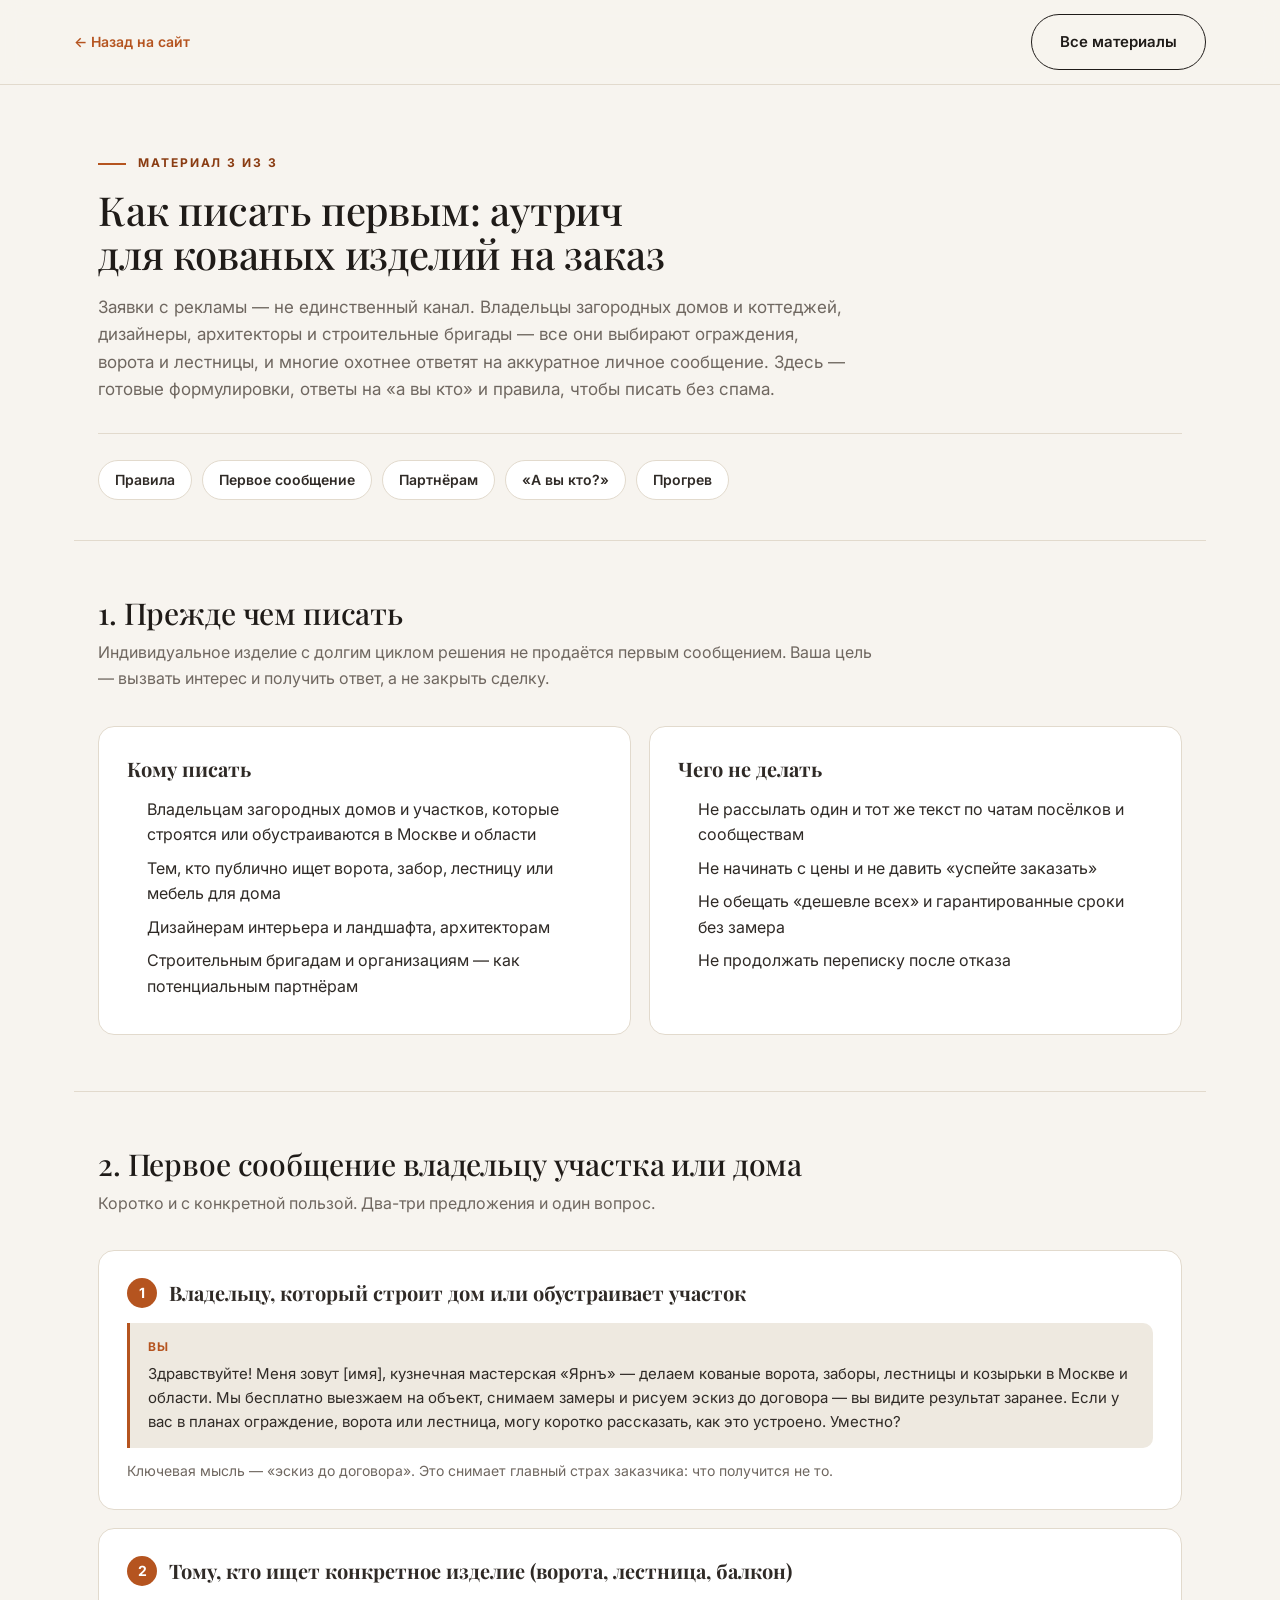
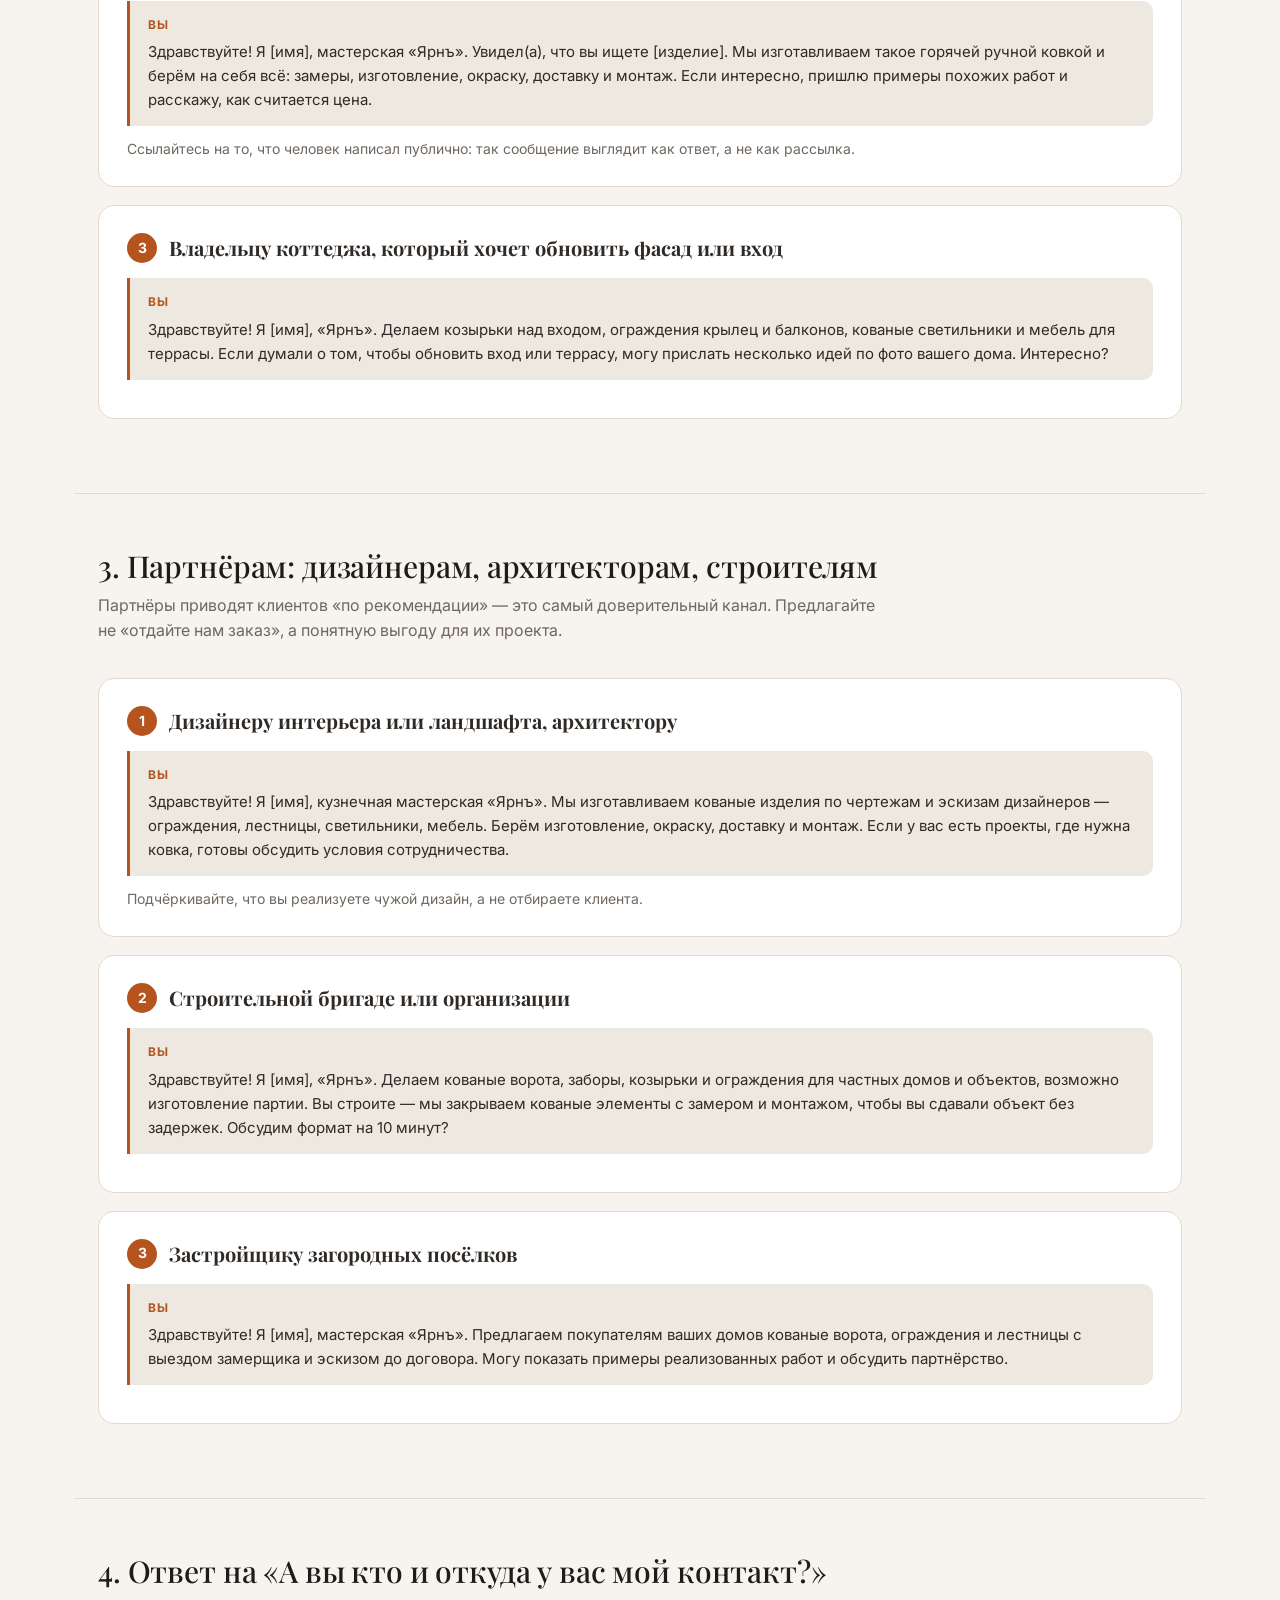
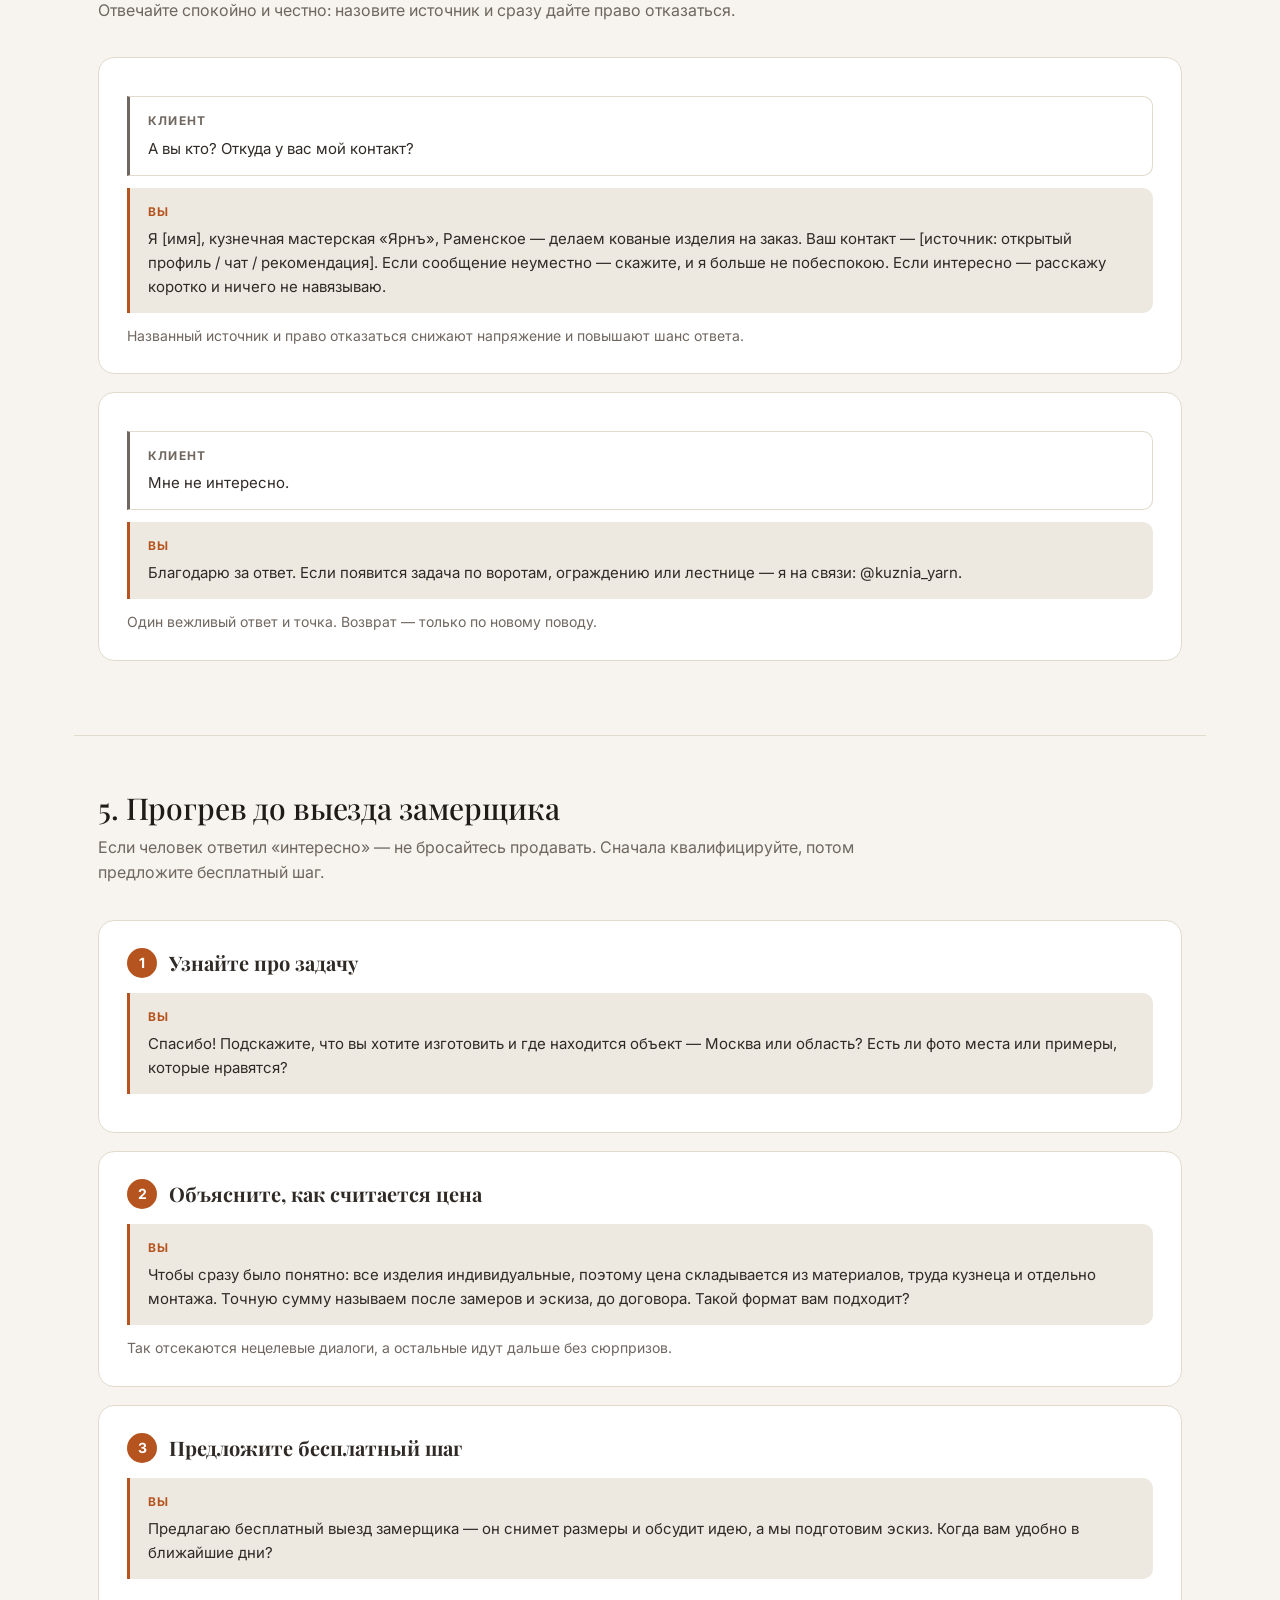
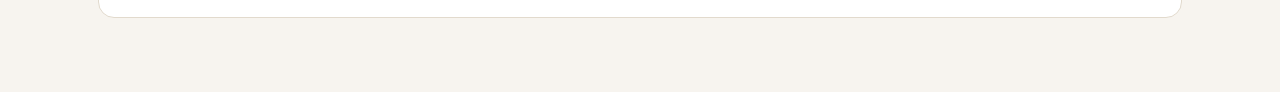
==== outreach.html @ 2e98b280 "init: landing for Yarn forge workshop" ====
<!DOCTYPE html>
<html lang="ru">
<head>
<meta charset="UTF-8">
<meta name="viewport" content="width=device-width, initial-scale=1.0">
<title>Скрипт холодных сообщений — Ярнъ</title>
<meta name="robots" content="noindex">
<link rel="icon" href="img/favicon.png" type="image/png">
<link rel="preconnect" href="https://fonts.googleapis.com">
<link rel="preconnect" href="https://fonts.gstatic.com" crossorigin>
<link href="https://fonts.googleapis.com/css2?family=Playfair+Display:wght@500;600;700&family=Inter:wght@400;500;600;700&display=swap" rel="stylesheet">
<link rel="stylesheet" href="styles.css">
<link rel="stylesheet" href="materials.css">
</head>
<body>

<div class="doc-bar">
  <div class="doc-bar__inner">
    <a href="index.html" class="doc-bar__back">← <span>Назад на сайт</span></a>
    <div class="doc-actions-wrap doc-bar__actions">
      <a href="materials.html" class="btn btn--outline">Все материалы</a>
    </div>
  </div>
</div>

<div class="container">

  <section class="doc-hero">
    <p class="section-tag">Материал 3 из 3</p>
    <h1>Как писать первым: аутрич для кованых изделий на заказ</h1>
    <p class="doc-hero__lead">Заявки с рекламы — не единственный канал. Владельцы загородных домов и коттеджей, дизайнеры, архитекторы и строительные бригады — все они выбирают ограждения, ворота и лестницы, и многие охотнее ответят на аккуратное личное сообщение. Здесь — готовые формулировки, ответы на «а вы кто» и правила, чтобы писать без спама.</p>
    <nav class="toc">
      <a href="#rules">Правила</a>
      <a href="#first">Первое сообщение</a>
      <a href="#partners">Партнёрам</a>
      <a href="#reply">«А вы кто?»</a>
      <a href="#follow">Прогрев</a>
    </nav>
  </section>

  <section class="doc-section" id="rules">
    <h2>1. Прежде чем писать</h2>
    <p class="doc-section__lead">Индивидуальное изделие с долгим циклом решения не продаётся первым сообщением. Ваша цель — вызвать интерес и получить ответ, а не закрыть сделку.</p>
    <div class="grid-2">
      <div class="card">
        <p class="card__title">Кому писать</p>
        <ul class="ul">
          <li>Владельцам загородных домов и участков, которые строятся или обустраиваются в Москве и области</li>
          <li>Тем, кто публично ищет ворота, забор, лестницу или мебель для дома</li>
          <li>Дизайнерам интерьера и ландшафта, архитекторам</li>
          <li>Строительным бригадам и организациям — как потенциальным партнёрам</li>
        </ul>
      </div>
      <div class="card">
        <p class="card__title">Чего не делать</p>
        <ul class="ul">
          <li>Не рассылать один и тот же текст по чатам посёлков и сообществам</li>
          <li>Не начинать с цены и не давить «успейте заказать»</li>
          <li>Не обещать «дешевле всех» и гарантированные сроки без замера</li>
          <li>Не продолжать переписку после отказа</li>
        </ul>
      </div>
    </div>
  </section>

  <section class="doc-section" id="first">
    <h2>2. Первое сообщение владельцу участка или дома</h2>
    <p class="doc-section__lead">Коротко и с конкретной пользой. Два-три предложения и один вопрос.</p>
    <div class="card">
      <div class="card__head"><span class="card__step">1</span><p class="card__title">Владельцу, который строит дом или обустраивает участок</p></div>
      <div class="say"><span class="say__who">Вы</span>Здравствуйте! Меня зовут [имя], кузнечная мастерская «Ярнъ» — делаем кованые ворота, заборы, лестницы и козырьки в Москве и области. Мы бесплатно выезжаем на объект, снимаем замеры и рисуем эскиз до договора — вы видите результат заранее. Если у вас в планах ограждение, ворота или лестница, могу коротко рассказать, как это устроено. Уместно?</div>
      <p class="card__note">Ключевая мысль — «эскиз до договора». Это снимает главный страх заказчика: что получится не то.</p>
    </div>
    <div class="card">
      <div class="card__head"><span class="card__step">2</span><p class="card__title">Тому, кто ищет конкретное изделие (ворота, лестница, балкон)</p></div>
      <div class="say"><span class="say__who">Вы</span>Здравствуйте! Я [имя], мастерская «Ярнъ». Увидел(а), что вы ищете [изделие]. Мы изготавливаем такое горячей ручной ковкой и берём на себя всё: замеры, изготовление, окраску, доставку и монтаж. Если интересно, пришлю примеры похожих работ и расскажу, как считается цена.</div>
      <p class="card__note">Ссылайтесь на то, что человек написал публично: так сообщение выглядит как ответ, а не как рассылка.</p>
    </div>
    <div class="card">
      <div class="card__head"><span class="card__step">3</span><p class="card__title">Владельцу коттеджа, который хочет обновить фасад или вход</p></div>
      <div class="say"><span class="say__who">Вы</span>Здравствуйте! Я [имя], «Ярнъ». Делаем козырьки над входом, ограждения крылец и балконов, кованые светильники и мебель для террасы. Если думали о том, чтобы обновить вход или террасу, могу прислать несколько идей по фото вашего дома. Интересно?</div>
    </div>
  </section>

  <section class="doc-section" id="partners">
    <h2>3. Партнёрам: дизайнерам, архитекторам, строителям</h2>
    <p class="doc-section__lead">Партнёры приводят клиентов «по рекомендации» — это самый доверительный канал. Предлагайте не «отдайте нам заказ», а понятную выгоду для их проекта.</p>
    <div class="card">
      <div class="card__head"><span class="card__step">1</span><p class="card__title">Дизайнеру интерьера или ландшафта, архитектору</p></div>
      <div class="say"><span class="say__who">Вы</span>Здравствуйте! Я [имя], кузнечная мастерская «Ярнъ». Мы изготавливаем кованые изделия по чертежам и эскизам дизайнеров — ограждения, лестницы, светильники, мебель. Берём изготовление, окраску, доставку и монтаж. Если у вас есть проекты, где нужна ковка, готовы обсудить условия сотрудничества.</div>
      <p class="card__note">Подчёркивайте, что вы реализуете чужой дизайн, а не отбираете клиента.</p>
    </div>
    <div class="card">
      <div class="card__head"><span class="card__step">2</span><p class="card__title">Строительной бригаде или организации</p></div>
      <div class="say"><span class="say__who">Вы</span>Здравствуйте! Я [имя], «Ярнъ». Делаем кованые ворота, заборы, козырьки и ограждения для частных домов и объектов, возможно изготовление партии. Вы строите — мы закрываем кованые элементы с замером и монтажом, чтобы вы сдавали объект без задержек. Обсудим формат на 10 минут?</div>
    </div>
    <div class="card">
      <div class="card__head"><span class="card__step">3</span><p class="card__title">Застройщику загородных посёлков</p></div>
      <div class="say"><span class="say__who">Вы</span>Здравствуйте! Я [имя], мастерская «Ярнъ». Предлагаем покупателям ваших домов кованые ворота, ограждения и лестницы с выездом замерщика и эскизом до договора. Могу показать примеры реализованных работ и обсудить партнёрство.</div>
    </div>
  </section>

  <section class="doc-section" id="reply">
    <h2>4. Ответ на «А вы кто и откуда у вас мой контакт?»</h2>
    <p class="doc-section__lead">Отвечайте спокойно и честно: назовите источник и сразу дайте право отказаться.</p>
    <div class="card">
      <div class="say say--client"><span class="say__who">Клиент</span>А вы кто? Откуда у вас мой контакт?</div>
      <div class="say"><span class="say__who">Вы</span>Я [имя], кузнечная мастерская «Ярнъ», Раменское — делаем кованые изделия на заказ. Ваш контакт — [источник: открытый профиль / чат / рекомендация]. Если сообщение неуместно — скажите, и я больше не побеспокою. Если интересно — расскажу коротко и ничего не навязываю.</div>
      <p class="card__note">Названный источник и право отказаться снижают напряжение и повышают шанс ответа.</p>
    </div>
    <div class="card">
      <div class="say say--client"><span class="say__who">Клиент</span>Мне не интересно.</div>
      <div class="say"><span class="say__who">Вы</span>Благодарю за ответ. Если появится задача по воротам, ограждению или лестнице — я на связи: @kuznia_yarn.</div>
      <p class="card__note">Один вежливый ответ и точка. Возврат — только по новому поводу.</p>
    </div>
  </section>

  <section class="doc-section" id="follow">
    <h2>5. Прогрев до выезда замерщика</h2>
    <p class="doc-section__lead">Если человек ответил «интересно» — не бросайтесь продавать. Сначала квалифицируйте, потом предложите бесплатный шаг.</p>
    <div class="card">
      <div class="card__head"><span class="card__step">1</span><p class="card__title">Узнайте про задачу</p></div>
      <div class="say"><span class="say__who">Вы</span>Спасибо! Подскажите, что вы хотите изготовить и где находится объект — Москва или область? Есть ли фото места или примеры, которые нравятся?</div>
    </div>
    <div class="card">
      <div class="card__head"><span class="card__step">2</span><p class="card__title">Объясните, как считается цена</p></div>
      <div class="say"><span class="say__who">Вы</span>Чтобы сразу было понятно: все изделия индивидуальные, поэтому цена складывается из материалов, труда кузнеца и отдельно монтажа. Точную сумму называем после замеров и эскиза, до договора. Такой формат вам подходит?</div>
      <p class="card__note">Так отсекаются нецелевые диалоги, а остальные идут дальше без сюрпризов.</p>
    </div>
    <div class="card">
      <div class="card__head"><span class="card__step">3</span><p class="card__title">Предложите бесплатный шаг</p></div>
      <div class="say"><span class="say__who">Вы</span>Предлагаю бесплатный выезд замерщика — он снимет размеры и обсудит идею, а мы подготовим эскиз. Когда вам удобно в ближайшие дни?</div>
    </div>
  </section>

</div>

<script src="script.js"></script>
</body>
</html>
---- styles.css ----
:root {
  --clr-bg: #f7f4ef;
  --clr-bg-alt: #eee9e0;
  --clr-surface: #ffffff;
  --clr-ink: #1f1b18;
  --clr-text: #2f2a26;
  --clr-text-soft: #6f6760;
  --clr-line: #e2dacd;
  --clr-accent: #b5541f;
  --clr-accent-dark: #8a3c12;
  --clr-accent-soft: #f7e9dd;
  --radius: 16px;
  --shadow: 0 18px 44px rgba(40, 30, 20, 0.09);
  --ff-head: 'Playfair Display', Georgia, serif;
  --ff-body: 'Inter', sans-serif;
}

* { box-sizing: border-box; margin: 0; padding: 0; }
html { scroll-behavior: smooth; }
body {
  font-family: var(--ff-body);
  background: var(--clr-bg);
  color: var(--clr-text);
  line-height: 1.6;
  -webkit-font-smoothing: antialiased;
}
img { max-width: 100%; display: block; }
a { color: inherit; text-decoration: none; }
ul { list-style: none; }
h1, h2, h3, h4 { font-family: var(--ff-head); font-weight: 500; color: var(--clr-ink); line-height: 1.1; letter-spacing: -0.005em; }
.container { max-width: 1180px; margin: 0 auto; padding: 0 24px; }
section { padding: 92px 0; }
.section-tag {
  display: inline-block;
  font-size: 12px;
  font-weight: 700;
  letter-spacing: 0.16em;
  text-transform: uppercase;
  color: var(--clr-accent-dark);
  margin-bottom: 16px;
}
.section-tag::before { content: ''; display: inline-block; width: 28px; height: 2px; background: var(--clr-accent); vertical-align: middle; margin-right: 12px; }
.section-title { font-size: 40px; max-width: 800px; margin-bottom: 16px; }
.section-lead { font-size: 17px; color: var(--clr-text-soft); max-width: 720px; margin-bottom: 48px; }

/* Buttons */
.btn {
  display: inline-flex;
  align-items: center;
  justify-content: center;
  gap: 8px;
  font-family: var(--ff-body);
  font-weight: 600;
  font-size: 15px;
  padding: 15px 28px;
  border-radius: 999px;
  border: 1px solid transparent;
  cursor: pointer;
  transition: all 0.2s ease;
  white-space: nowrap;
}
.btn--primary { background: var(--clr-accent); color: #fff; }
.btn--primary:hover { background: var(--clr-accent-dark); }
.btn--dark { background: var(--clr-ink); color: #fff; }
.btn--dark:hover { background: var(--clr-accent-dark); }
.btn--outline { background: transparent; border-color: var(--clr-ink); color: var(--clr-ink); }
.btn--outline:hover { background: var(--clr-ink); color: #fff; }
.btn--block { width: 100%; }

/* Header */
.header {
  position: sticky;
  top: 0;
  z-index: 100;
  background: rgba(247, 244, 239, 0.92);
  backdrop-filter: blur(12px);
  border-bottom: 1px solid transparent;
  transition: border-color 0.2s ease, box-shadow 0.2s ease;
}
.header.scrolled { border-bottom-color: var(--clr-line); box-shadow: 0 6px 24px rgba(40, 30, 20, 0.05); }
.header__inner { display: flex; align-items: center; justify-content: space-between; gap: 24px; min-width: 0; padding: 12px 24px; max-width: 1180px; margin: 0 auto; }
.logo { display: flex; align-items: center; flex-shrink: 0; }
.logo img { height: 63px; width: auto; }
.nav { display: flex; align-items: center; gap: 28px; }
.nav a { white-space: nowrap; font-size: 14px; font-weight: 500; color: var(--clr-text); transition: color 0.2s ease; }
.nav a:hover { color: var(--clr-accent); }
.header__right { display: flex; align-items: center; gap: 18px; flex-shrink: 0; }
.header__phone { font-weight: 600; font-size: 15px; white-space: nowrap; }
.burger { display: none; width: 42px; height: 42px; border: 1px solid var(--clr-line); background: var(--clr-surface); border-radius: 12px; cursor: pointer; position: relative; flex: none; }
.burger span, .burger::before, .burger::after { content: ''; position: absolute; left: 11px; right: 11px; height: 2px; background: var(--clr-ink); border-radius: 2px; transition: all 0.2s ease; }
.burger::before { top: 14px; }
.burger span { top: 20px; }
.burger::after { top: 26px; }
.burger.is-open::before { top: 20px; transform: rotate(45deg); }
.burger.is-open span { opacity: 0; }
.burger.is-open::after { top: 20px; transform: rotate(-45deg); }

/* Hero */
.hero { padding: 56px 0 80px; position: relative; overflow: hidden; }
.hero__grid { display: grid; grid-template-columns: 1.05fr 0.95fr; gap: 56px; align-items: center; position: relative; }
.hero h1 { font-size: 54px; margin-bottom: 24px; font-weight: 500; }
.hero h1 em { font-style: normal; color: var(--clr-accent); }
.hero__lead { font-size: 18px; color: var(--clr-text-soft); max-width: 560px; margin-bottom: 34px; }
.hero__cta { display: flex; flex-wrap: wrap; gap: 14px; margin-bottom: 36px; }
.hero__chips { display: flex; flex-wrap: wrap; gap: 10px; }
.chip { font-size: 13px; font-weight: 600; padding: 8px 16px; border-radius: 999px; border: 1px solid var(--clr-line); background: var(--clr-surface); color: var(--clr-text); }
.hero__visual { position: relative; }
.hero__photo { border-radius: 24px; overflow: hidden; box-shadow: var(--shadow); aspect-ratio: 4 / 4.4; background: var(--clr-bg-alt); }
.hero__photo img { width: 100%; height: 100%; object-fit: cover; }
.hero__card {
  position: absolute;
  left: -36px; bottom: 28px;
  width: 300px;
  background: var(--clr-surface);
  border: 1px solid var(--clr-line);
  border-radius: 18px;
  padding: 22px 22px 20px;
  box-shadow: var(--shadow);
}
.hero__card .hero__card-tag { font-size: 11px; font-weight: 700; letter-spacing: 0.14em; text-transform: uppercase; color: var(--clr-accent-dark); margin-bottom: 8px; }
.hero__card h3 { font-size: 22px; margin-bottom: 8px; line-height: 1.15; }
.hero__card p { font-size: 13.5px; color: var(--clr-text-soft); margin-bottom: 14px; }
.hero__card .btn { padding: 11px 20px; font-size: 14px; }

/* Stats */
.stats { padding: 0; }
.stats__row { display: grid; grid-template-columns: repeat(4, 1fr); border: 1px solid var(--clr-line); border-radius: var(--radius); background: var(--clr-surface); overflow: hidden; }
.stat { padding: 28px 26px; border-left: 1px solid var(--clr-line); }
.stat:first-child { border-left: none; }
.stat b { display: block; font-family: var(--ff-head); font-size: 42px; font-weight: 500; color: var(--clr-accent); line-height: 1; margin-bottom: 8px; }
.stat span { font-size: 14px; color: var(--clr-text-soft); }

/* Pain / solution */
.alt { background: var(--clr-bg-alt); }
.versus { display: grid; grid-template-columns: 1fr 1fr; gap: 22px; }
.versus__col { background: var(--clr-surface); border: 1px solid var(--clr-line); border-radius: 20px; padding: 34px 32px; }
.versus__col--good { border-color: var(--clr-ink); }
.versus__col .versus__label { font-size: 12px; font-weight: 700; letter-spacing: 0.14em; text-transform: uppercase; color: var(--clr-text-soft); margin-bottom: 8px; }
.versus__col--good .versus__label { color: var(--clr-accent-dark); }
.versus__col h3 { font-size: 30px; margin-bottom: 20px; }
.versus__col li { position: relative; padding: 12px 0 12px 30px; border-top: 1px solid var(--clr-line); font-size: 15px; }
.versus__col li:first-child { border-top: none; }
.versus__col li::before { content: '×'; position: absolute; left: 2px; top: 10px; font-size: 22px; line-height: 1.3; color: #b0b0b6; }
.versus__col--good li::before { content: '✓'; font-size: 16px; top: 13px; color: var(--clr-accent); font-weight: 700; }

/* Services */
.srv-grid { display: grid; grid-template-columns: repeat(4, 1fr); gap: 18px; }
.srv { background: var(--clr-surface); border: 1px solid var(--clr-line); border-radius: var(--radius); overflow: hidden; display: flex; flex-direction: column; transition: transform 0.2s ease, box-shadow 0.2s ease, border-color 0.2s ease; }
.srv:hover { transform: translateY(-4px); box-shadow: var(--shadow); border-color: var(--clr-ink); }
.srv__img { aspect-ratio: 16 / 10; overflow: hidden; background: var(--clr-bg-alt); }
.srv__img img { width: 100%; height: 100%; object-fit: cover; }
.srv__body { padding: 22px 20px 26px; display: flex; flex-direction: column; flex: 1; }
.srv .srv__price { flex: none; font-size: 12px; font-weight: 700; letter-spacing: 0.1em; text-transform: uppercase; color: var(--clr-accent-dark); margin-bottom: 8px; }
.srv h3 { font-size: 26px; margin-bottom: 10px; }
.srv p { font-size: 14px; color: var(--clr-text-soft); flex: 1; }
.srv ul { margin-top: 14px; }
.srv li { font-size: 14px; padding: 4px 0 4px 22px; position: relative; }
.srv li::before { content: ''; position: absolute; left: 0; top: 13px; width: 10px; height: 2px; background: var(--clr-accent); }

/* Pricing */
.price-block { margin-bottom: 44px; }
.price-block h3 { font-size: 30px; margin-bottom: 6px; }
.price-block > p { color: var(--clr-text-soft); font-size: 15px; margin-bottom: 20px; }
.tariffs { display: grid; grid-template-columns: repeat(3, 1fr); gap: 18px; }
.tariff { background: var(--clr-surface); border: 1px solid var(--clr-line); border-radius: var(--radius); padding: 28px 26px; display: flex; flex-direction: column; position: relative; }
.tariff--hit { border-color: var(--clr-ink); box-shadow: var(--shadow); }
.tariff__badge { position: absolute; top: -12px; left: 24px; background: var(--clr-accent); color: #fff; font-size: 11px; font-weight: 700; letter-spacing: 0.1em; text-transform: uppercase; padding: 5px 12px; border-radius: 999px; }
.tariff .tariff__name { font-family: var(--ff-head); font-size: 26px; font-weight: 500; color: var(--clr-ink); margin-bottom: 6px; }
.tariff .tariff__price { font-family: var(--ff-head); font-size: 38px; font-weight: 500; color: var(--clr-accent); line-height: 1; margin-bottom: 4px; }
.tariff .tariff__price small { font-size: 16px; color: var(--clr-text-soft); font-weight: 400; }
.tariff .tariff__unit { font-size: 13px; color: var(--clr-text-soft); margin-bottom: 16px; }
.tariff p { font-size: 14.5px; color: var(--clr-text-soft); }
.tariff .tariff__name { font-size: 26px; color: var(--clr-ink); }
.price-note { font-size: 13.5px; color: var(--clr-text-soft); background: var(--clr-surface); border: 1px dashed var(--clr-line); border-radius: 12px; padding: 14px 18px; margin-top: 18px; }
.price-note b { color: var(--clr-ink); }
.furniture-row { display: flex; align-items: center; justify-content: space-between; gap: 24px; background: var(--clr-ink); color: #fff; border-radius: 20px; padding: 32px 36px; }
.furniture-row h3 { color: #fff; font-size: 28px; margin-bottom: 6px; }
.furniture-row p { color: #d4cdc4; font-size: 15px; max-width: 640px; }

/* Offers */
.offer-grid { display: grid; grid-template-columns: repeat(3, 1fr); gap: 20px; }
.offer-card { background: var(--clr-surface); border: 1px solid var(--clr-line); border-radius: var(--radius); padding: 30px 28px; }
.offer-card__num { font-family: var(--ff-head); font-size: 38px; color: var(--clr-accent); line-height: 1; margin-bottom: 14px; font-weight: 500; }
.offer-card h3 { font-size: 24px; margin-bottom: 10px; }
.offer-card p { font-size: 15px; color: var(--clr-text-soft); }
.offer-card--gift { background: var(--clr-accent-soft); border-color: transparent; }

/* Steps */
.steps { display: grid; grid-template-columns: repeat(3, 1fr); gap: 20px; }
.step { background: var(--clr-surface); border: 1px solid var(--clr-line); border-radius: var(--radius); padding: 28px 26px; }
.step__n { display: inline-flex; width: 42px; height: 42px; align-items: center; justify-content: center; border-radius: 50%; background: var(--clr-ink); color: #fff; font-weight: 700; font-size: 15px; margin-bottom: 18px; }
.step h3 { font-size: 24px; margin-bottom: 10px; }
.step p { font-size: 14.5px; color: var(--clr-text-soft); }
.terms { margin-top: 22px; font-size: 14.5px; color: var(--clr-text-soft); background: var(--clr-surface); border-left: 3px solid var(--clr-accent); border-radius: 0 12px 12px 0; padding: 16px 20px; }

/* Portfolio */
.gallery { display: grid; grid-template-columns: repeat(12, 1fr); grid-auto-rows: 200px; gap: 14px; }
.gallery figure { border-radius: 16px; overflow: hidden; background: var(--clr-bg-alt); }
.gallery img { width: 100%; height: 100%; object-fit: cover; transition: transform 0.5s ease; }
.gallery figure:hover img { transform: scale(1.04); }
.g1 { grid-column: span 7; grid-row: span 2; }
.g2 { grid-column: span 5; }
.g3 { grid-column: span 5; }
.g4 { grid-column: span 4; grid-row: span 2; }
.g5 { grid-column: span 8; }
.g6 { grid-column: span 4; }
.g7 { grid-column: span 4; }

/* Partners */
.partners { display: grid; grid-template-columns: 1fr 1fr; gap: 40px; align-items: center; background: var(--clr-ink); border-radius: 24px; padding: 48px 48px; color: #fff; }
.partners .section-tag { color: #e6a273; }
.partners .section-tag::before { background: #e6a273; }
.partners h2 { color: #fff; font-size: 38px; margin-bottom: 14px; }
.partners p { color: #d4cdc4; font-size: 15.5px; }
.partners__list { display: grid; gap: 10px; }
.partners__list div { border: 1px solid #4a423b; border-radius: 12px; padding: 14px 18px; font-weight: 500; }
.partners .btn { margin-top: 22px; }

/* FAQ */
.faq { max-width: 860px; }
.faq__item { border-bottom: 1px solid var(--clr-line); }
.faq__item summary { list-style: none; cursor: pointer; padding: 24px 0; font-family: var(--ff-head); font-size: 26px; font-weight: 500; color: var(--clr-ink); display: flex; justify-content: space-between; gap: 20px; align-items: center; }
.faq__item summary::-webkit-details-marker { display: none; }
.faq__item summary::after { content: '+'; font-family: var(--ff-body); font-size: 26px; color: var(--clr-accent); flex: none; transition: transform 0.2s ease; }
.faq__item[open] summary::after { transform: rotate(45deg); }
.faq__item p { padding: 0 0 24px; color: var(--clr-text-soft); max-width: 720px; }

/* Contact */
.contact__grid { display: grid; grid-template-columns: 1fr 1fr; gap: 40px; align-items: start; }
.form { background: var(--clr-surface); border: 1px solid var(--clr-line); border-radius: 24px; padding: 38px 34px; box-shadow: var(--shadow); }
.form h3 { font-size: 34px; margin-bottom: 8px; }
.form__sub { color: var(--clr-text-soft); font-size: 15px; margin-bottom: 24px; }
.field { margin-bottom: 14px; }
.field label { display: block; font-size: 13px; font-weight: 600; margin-bottom: 6px; color: var(--clr-text); }
.field input, .field select, .field textarea {
  width: 100%;
  font-family: var(--ff-body);
  font-size: 15px;
  padding: 14px 16px;
  border: 1px solid var(--clr-line);
  border-radius: 12px;
  background: var(--clr-bg);
  color: var(--clr-ink);
  transition: border-color 0.2s ease;
}
.field input:focus, .field select:focus, .field textarea:focus { outline: none; border-color: var(--clr-accent); background: #fff; }
.field-row { display: grid; grid-template-columns: 1fr 1fr; gap: 14px; }
.form__agree { font-size: 12px; color: var(--clr-text-soft); margin-top: 14px; }
.form__agree a { color: var(--clr-accent-dark); text-decoration: underline; }
.contacts { display: grid; gap: 14px; }
.contact-card { display: flex; gap: 16px; align-items: flex-start; background: var(--clr-surface); border: 1px solid var(--clr-line); border-radius: 16px; padding: 20px 22px; }
.contact-card__icon { width: 44px; height: 44px; border-radius: 12px; background: var(--clr-accent-soft); color: var(--clr-accent-dark); display: flex; align-items: center; justify-content: center; flex: none; }
.contact-card__icon svg { width: 22px; height: 22px; }
.contact-card small { display: block; font-size: 12px; font-weight: 700; letter-spacing: 0.1em; text-transform: uppercase; color: var(--clr-text-soft); margin-bottom: 3px; }
.contact-card b { font-weight: 600; font-size: 16px; color: var(--clr-ink); }
.contact-card a:hover { color: var(--clr-accent); }
.map { border-radius: 16px; overflow: hidden; border: 1px solid var(--clr-line); }
.map iframe { display: block; width: 100%; height: 260px; border: 0; }

/* Footer */
.footer { padding: 44px 0; border-top: 1px solid var(--clr-line); font-size: 14px; color: var(--clr-text-soft); }
.footer__inner { display: flex; justify-content: space-between; align-items: center; gap: 20px; flex-wrap: wrap; }
.footer__links { display: flex; gap: 22px; flex-wrap: wrap; }
.footer a:hover { color: var(--clr-accent); }

/* FAB */
.fab { position: fixed; right: 20px; bottom: 20px; z-index: 90; display: flex; align-items: center; gap: 10px; padding: 14px 22px; background: var(--clr-accent); color: #fff; border-radius: 999px; font-weight: 600; font-size: 14px; box-shadow: 0 12px 30px rgba(181, 84, 31, 0.32); transition: background 0.2s ease; }
.fab:hover { background: var(--clr-accent-dark); }
.fab svg { width: 20px; height: 20px; }

/* Reveal */
.reveal { opacity: 0; transform: translateY(20px); transition: opacity 0.6s ease, transform 0.6s ease; }
.reveal.is-visible { opacity: 1; transform: none; }

/* Responsive */
@media (max-width: 1400px) {
  .header__phone { display: none; }
}
@media (max-width: 1180px) {
  .nav { gap: 18px; }
  .nav a { font-size: 13px; }
  .hero h1 { font-size: 46px; }
  .hero__card { left: -16px; }
}
@media (max-width: 1100px) {
  .burger { display: block; }
  .nav {
    position: absolute;
    top: 100%; left: 0; right: 0;
    flex-direction: column;
    align-items: flex-start;
    gap: 0;
    background: var(--clr-bg);
    border-bottom: 1px solid var(--clr-line);
    padding: 8px 24px 20px;
    display: none;
  }
  .nav.is-open { display: flex; }
  .nav a { padding: 14px 0; width: 100%; font-size: 16px; border-bottom: 1px solid var(--clr-line); }
  .header__phone { display: none; }
  .header__inner { position: relative; }
  .srv-grid, .offer-grid, .steps { grid-template-columns: repeat(2, 1fr); }
}
@media (max-width: 900px) {
  section { padding: 68px 0; }
  .section-title { font-size: 32px; }
  .hero { padding: 36px 0 60px; }
  .hero__grid, .contact__grid, .versus, .partners { grid-template-columns: 1fr; gap: 36px; }
  .hero h1 { font-size: 38px; }
  .hero__card { left: 16px; right: 16px; width: auto; bottom: 16px; }
  .stats__row { grid-template-columns: repeat(2, 1fr); }
  .stat:nth-child(3) { border-left: none; }
  .stat:nth-child(n+3) { border-top: 1px solid var(--clr-line); }
  .tariffs { grid-template-columns: 1fr; }
  .furniture-row { flex-direction: column; align-items: flex-start; }
  .gallery { grid-auto-rows: 150px; }
  .partners { padding: 34px 26px; }
}
@media (max-width: 560px) {
  .container, .header__inner { padding-left: 16px; padding-right: 16px; }
  .header .btn { display: none; }
  .hero h1 { font-size: 32px; }
  .section-title { font-size: 28px; }
  .srv-grid, .offer-grid, .steps { grid-template-columns: 1fr; }
  .field-row { grid-template-columns: 1fr; }
  .form { padding: 28px 20px; }
  .stat b { font-size: 34px; }
  .stat { padding: 22px 18px; }
  .versus__col { padding: 26px 22px; }
  .fab span { display: none; }
  .fab { padding: 15px; }
  .faq__item summary { font-size: 22px; }
  .hero__photo { aspect-ratio: 4 / 5; }
  .gallery { grid-template-columns: repeat(2, 1fr); grid-auto-rows: 140px; }
  .g1 { grid-column: span 2; grid-row: span 2; }
  .g2, .g3, .g6, .g7 { grid-column: span 1; grid-row: span 1; }
  .g5 { grid-column: span 2; grid-row: span 1; }
  .g4 { grid-column: span 1; grid-row: span 2; }
  .logo img { height: 54px; }
}

/* Правки 2: переносы, видео, подарки */
h1, h2, h3, .faq__item summary, .tariff__name { text-wrap: balance; }
.section-lead, .hero__lead, .price-block > p, .offer-card p, .faq__item p { text-wrap: pretty; }
.section-title { max-width: 900px; }
.section-lead b { color: var(--clr-ink); font-weight: 600; }
.offer-card h3 { font-size: 23px; }
.offer-card__for { margin-top: 12px; font-size: 13.5px; font-weight: 600; color: var(--clr-accent-dark); }
.offer-card__list li { position: relative; padding: 5px 0 5px 22px; font-size: 14.5px; color: var(--clr-text); }
.offer-card__list li::before { content: ''; position: absolute; left: 0; top: 15px; width: 10px; height: 2px; background: var(--clr-accent); }
.faq__item p + p { padding-top: 0; margin-top: -12px; }
.partners p + p { color: #fff; }

.videos { display: grid; grid-template-columns: repeat(3, 1fr); gap: 16px; margin-bottom: 18px; }
.video { background: var(--clr-surface); border: 1px solid var(--clr-line); border-radius: 16px; overflow: hidden; }
.video video { display: block; width: 100%; aspect-ratio: 16 / 10; background: #111; object-fit: cover; }
.video figcaption { padding: 12px 16px 14px; font-size: 14px; font-weight: 600; color: var(--clr-ink); }

@media (max-width: 1100px) {
  .srv-grid { grid-template-columns: repeat(2, 1fr); }
}
@media (max-width: 900px) {
  .videos { grid-template-columns: repeat(2, 1fr); }
}
@media (max-width: 560px) {
  .videos { grid-template-columns: 1fr; }
  .srv-grid { grid-template-columns: 1fr; }
}
---- materials.css ----
/* Стили для материалов: скрипты продаж, презентация, аутрич */

.doc-bar {
  position: sticky;
  top: 0;
  z-index: 50;
  background: rgba(247, 244, 239, 0.94);
  backdrop-filter: blur(10px);
  border-bottom: 1px solid var(--clr-line);
}
.doc-bar__inner {
  display: flex;
  align-items: center;
  justify-content: space-between;
  gap: 16px;
  padding: 14px 24px;
  max-width: 1180px;
  margin: 0 auto;
}
.doc-bar__back { font-weight: 600; font-size: 14px; color: var(--clr-accent); }
.doc-bar__back:hover { color: var(--clr-accent-dark); }
.doc-bar__actions { display: flex; gap: 10px; align-items: center; }

.doc-hero { padding: 64px 0 40px; max-width: 1180px; margin: 0 auto; padding-left: 24px; padding-right: 24px; }
.doc-hero h1 { font-size: 40px; max-width: 860px; margin-bottom: 18px; }
.doc-hero__lead { font-size: 17px; color: var(--clr-text-soft); max-width: 760px; }

.toc {
  display: flex;
  flex-wrap: wrap;
  gap: 10px;
  margin-top: 30px;
  padding-top: 26px;
  border-top: 1px solid var(--clr-line);
}
.toc a {
  font-size: 14px;
  font-weight: 600;
  padding: 8px 16px;
  border-radius: 999px;
  background: var(--clr-surface);
  border: 1px solid var(--clr-line);
  transition: all 0.2s ease;
}
.toc a:hover { border-color: var(--clr-accent); color: var(--clr-accent); }

.doc-section { padding: 56px 24px; border-top: 1px solid var(--clr-line); max-width: 1180px; margin: 0 auto; }
.doc-section:first-of-type { border-top: none; }
.doc-section h2 { font-size: 30px; margin-bottom: 10px; }
.doc-section__lead { color: var(--clr-text-soft); max-width: 780px; margin-bottom: 34px; }

.card {
  background: var(--clr-surface);
  border: 1px solid var(--clr-line);
  border-radius: var(--radius);
  padding: 26px 28px;
  margin-bottom: 18px;
}
.card__title {
  font-family: var(--ff-head);
  font-size: 20px;
  font-weight: 700;
  margin-bottom: 12px;
}
.card__note { font-size: 14px; color: var(--clr-text-soft); margin-top: 12px; }
.card p + p { margin-top: 10px; }

.card__step {
  display: inline-flex;
  align-items: center;
  justify-content: center;
  width: 30px;
  height: 30px;
  border-radius: 50%;
  background: var(--clr-accent);
  color: #fff;
  font-size: 14px;
  font-weight: 700;
  font-family: var(--ff-body);
  margin-right: 12px;
  flex: none;
}
.card__head { display: flex; align-items: center; margin-bottom: 14px; }
.card__head .card__title { margin-bottom: 0; }

.say {
  border-left: 3px solid var(--clr-accent);
  background: var(--clr-bg-alt);
  border-radius: 0 10px 10px 0;
  padding: 14px 18px;
  margin: 12px 0;
  font-size: 15px;
}
.say + .say { margin-top: 10px; }
.say__who {
  display: block;
  font-size: 12px;
  font-weight: 700;
  letter-spacing: 0.1em;
  text-transform: uppercase;
  color: var(--clr-accent);
  margin-bottom: 6px;
}
.say--client {
  border-left-color: var(--clr-text-soft);
  background: var(--clr-surface);
  border: 1px solid var(--clr-line);
  border-left: 3px solid var(--clr-text-soft);
}
.say--client .say__who { color: var(--clr-text-soft); }
.say--stop {
  border-left-color: #b03a2e;
  background: #fdf3f1;
}
.say--stop .say__who { color: #b03a2e; }

.ul { margin: 12px 0 0 20px; }
.ul li { margin-bottom: 8px; }
.ul li::marker { color: var(--clr-accent); }

.grid-2 { display: grid; grid-template-columns: repeat(2, 1fr); gap: 18px; }
.grid-2 .card { margin-bottom: 0; }
.grid-3 { display: grid; grid-template-columns: repeat(3, 1fr); gap: 18px; }
.grid-3 .card { margin-bottom: 0; }

.tag {
  display: inline-block;
  font-size: 12px;
  font-weight: 700;
  letter-spacing: 0.08em;
  text-transform: uppercase;
  color: var(--clr-accent-dark);
  background: var(--clr-accent-soft);
  border-radius: 999px;
  padding: 5px 12px;
  margin-bottom: 12px;
}

.tip {
  background: var(--clr-accent-soft);
  border-radius: var(--radius);
  padding: 22px 26px;
  margin-top: 24px;
  border: 1px dashed var(--clr-accent);
}
.tip strong { color: var(--clr-accent-dark); }

.calc { width: 100%; border-collapse: collapse; margin-top: 16px; font-size: 15px; }
.calc td { padding: 12px 0; border-bottom: 1px solid var(--clr-line); }
.calc td:last-child { text-align: right; font-weight: 600; white-space: nowrap; }
.calc tr:last-child td { border-bottom: none; font-size: 17px; padding-top: 16px; }
.calc tr:last-child td:last-child { color: var(--clr-accent-dark); }

.pitch { text-align: center; padding: 70px 24px 40px; max-width: 1180px; margin: 0 auto; }
.pitch h1 { font-size: 46px; margin: 14px auto 20px; max-width: 900px; }
.pitch__lead { font-size: 18px; color: var(--clr-text-soft); max-width: 700px; margin: 0 auto 30px; }
.pitch__meta {
  display: flex;
  justify-content: center;
  flex-wrap: wrap;
  gap: 34px;
  padding-top: 28px;
  border-top: 1px solid var(--clr-line);
  max-width: 800px;
  margin: 0 auto;
}
.pitch__meta div { text-align: center; }
.pitch__meta b { display: block; font-family: var(--ff-head); font-size: 24px; color: var(--clr-accent-dark); }
.pitch__meta span { font-size: 13px; color: var(--clr-text-soft); }

.offer {
  display: flex;
  justify-content: space-between;
  align-items: baseline;
  gap: 20px;
  padding: 18px 0;
  border-bottom: 1px solid var(--clr-line);
}
.offer:last-child { border-bottom: none; }
.offer__name { font-weight: 600; }
.offer__desc { display: block; font-weight: 400; font-size: 14px; color: var(--clr-text-soft); margin-top: 4px; }
.offer__price { white-space: nowrap; font-family: var(--ff-head); font-size: 19px; color: var(--clr-accent-dark); }

.cta-final {
  background: var(--clr-accent-soft);
  border-radius: var(--radius);
  padding: 54px 40px;
  text-align: center;
  margin: 20px 24px 70px;
  max-width: 1132px;
  margin-left: auto;
  margin-right: auto;
}
.cta-final h2 { color: var(--clr-ink); font-size: 30px; margin-bottom: 12px; }
.cta-final p { color: var(--clr-text-soft); max-width: 560px; margin: 0 auto 26px; }

.eyebrow--center { display: block; text-align: center; margin: 0 auto 14px; width: fit-content; }

@media (max-width: 560px) {
  .doc-bar__actions .btn--outline { display: none; }
  .doc-bar__actions .btn { padding: 10px 16px; font-size: 14px; }
}

@media (max-width: 860px) {
  .grid-2, .grid-3 { grid-template-columns: 1fr; }
  .doc-hero h1 { font-size: 28px; }
  .pitch h1 { font-size: 32px; }
  .doc-section h2 { font-size: 24px; }
  .doc-bar__inner { padding: 12px 18px; }
  .doc-bar__back span { display: none; }
  .offer { flex-direction: column; gap: 6px; }
}

@media print {
  .doc-bar, .toc, .fab, .no-print { display: none !important; }
  body { background: #fff; font-size: 12pt; }
  .card, .tip, .say { break-inside: avoid; }
  .doc-section { padding: 22px 0; page-break-inside: auto; }
  .cta-final { background: #fff; border: 2px solid var(--clr-accent-dark); }
  .cta-final h2 { color: var(--clr-accent-dark); }
  .cta-final p { color: var(--clr-text-soft); }
  a { text-decoration: none; }
}

/* Хаб-страница материалов */
.hub-grid {
  display: grid;
  grid-template-columns: repeat(3, 1fr);
  gap: 22px;
  margin-top: 10px;
}
.hub-card {
  background: var(--clr-surface);
  border: 1px solid var(--clr-line);
  border-radius: var(--radius);
  padding: 30px 26px;
  display: flex;
  flex-direction: column;
  transition: border-color 0.2s ease, transform 0.2s ease;
}
.hub-card:hover { border-color: var(--clr-accent); transform: translateY(-3px); }
.hub-card__num {
  font-family: var(--ff-head);
  font-size: 15px;
  font-weight: 700;
  color: var(--clr-accent-dark);
  margin-bottom: 14px;
}
.hub-card__title { font-family: var(--ff-head); font-size: 22px; font-weight: 700; margin-bottom: 12px; }
.hub-card__lead { color: var(--clr-text-soft); font-size: 15px; flex: 1; margin-bottom: 22px; }
.hub-card__link {
  display: inline-flex;
  align-items: center;
  gap: 8px;
  font-weight: 600;
  color: var(--clr-accent-dark);
  font-size: 15px;
}
.hub-card__link:hover { color: var(--clr-accent); }

@media (max-width: 860px) {
  .hub-grid { grid-template-columns: 1fr; }
}
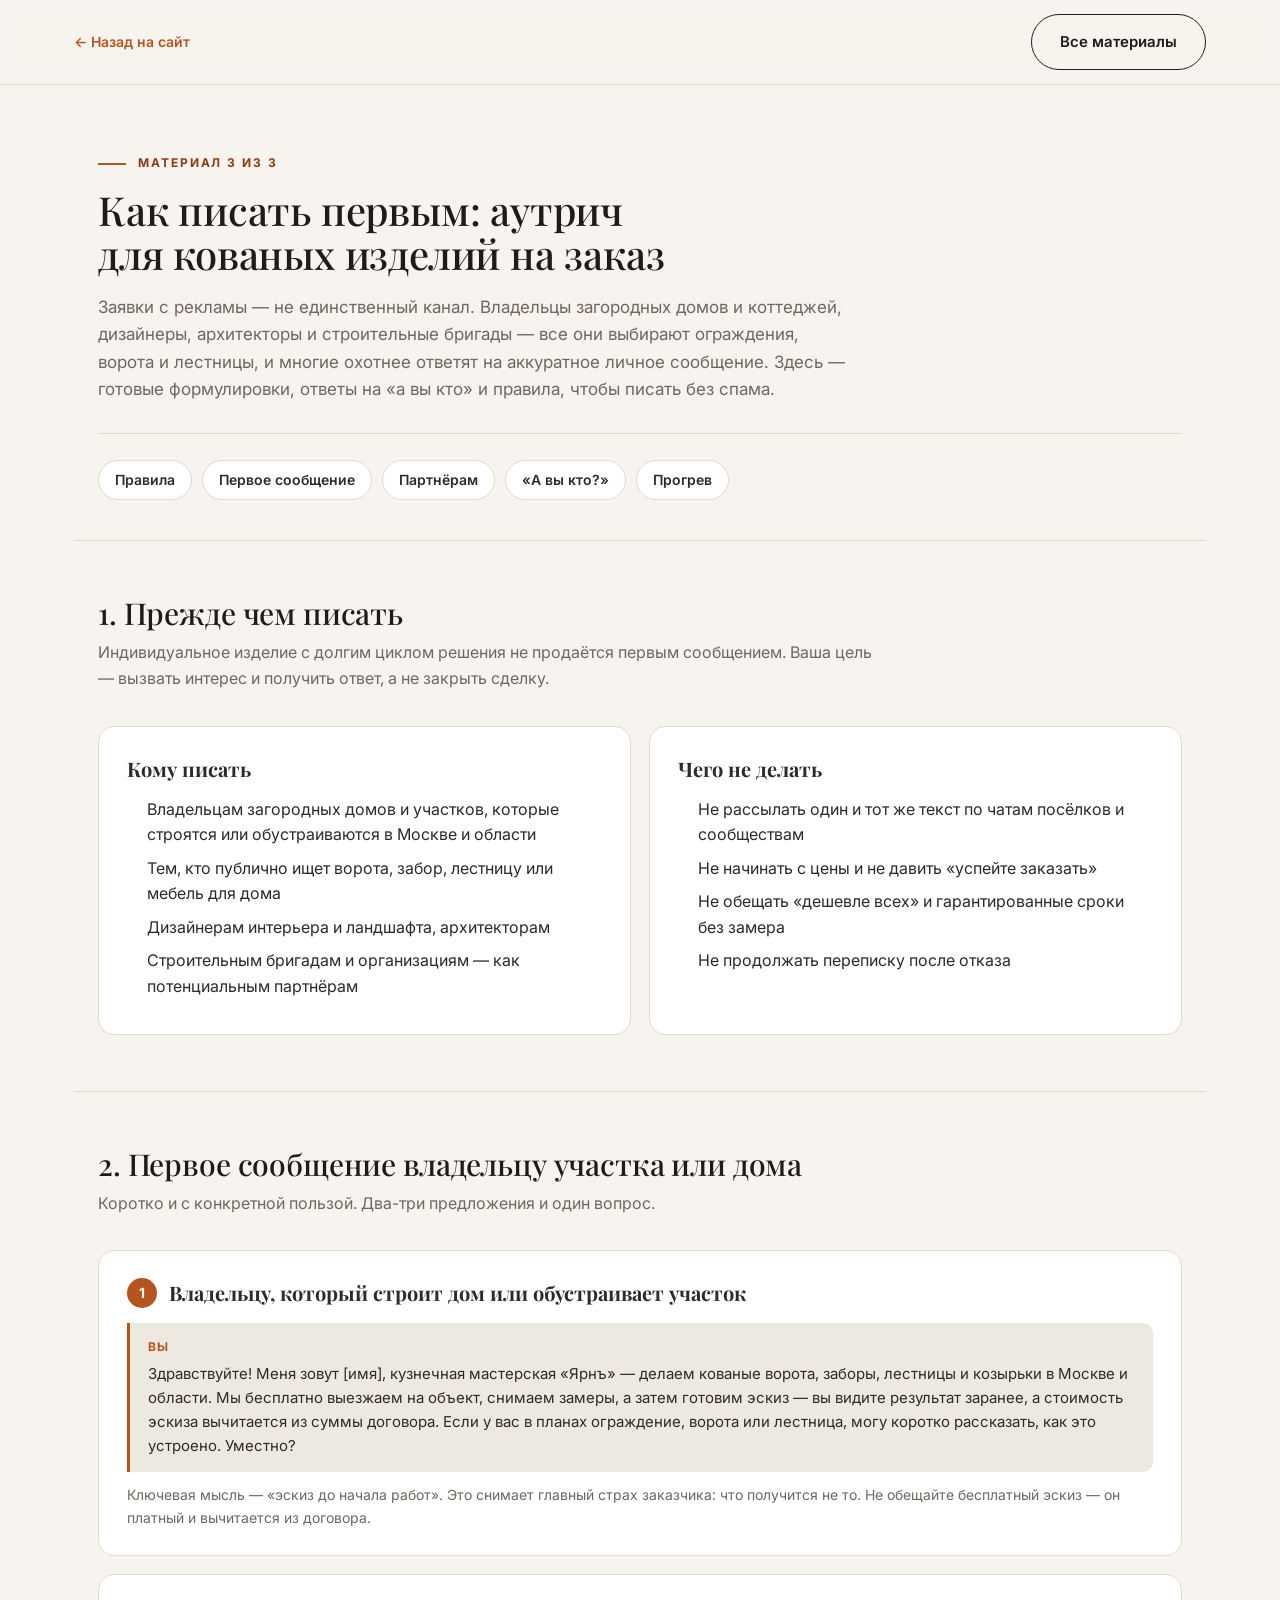
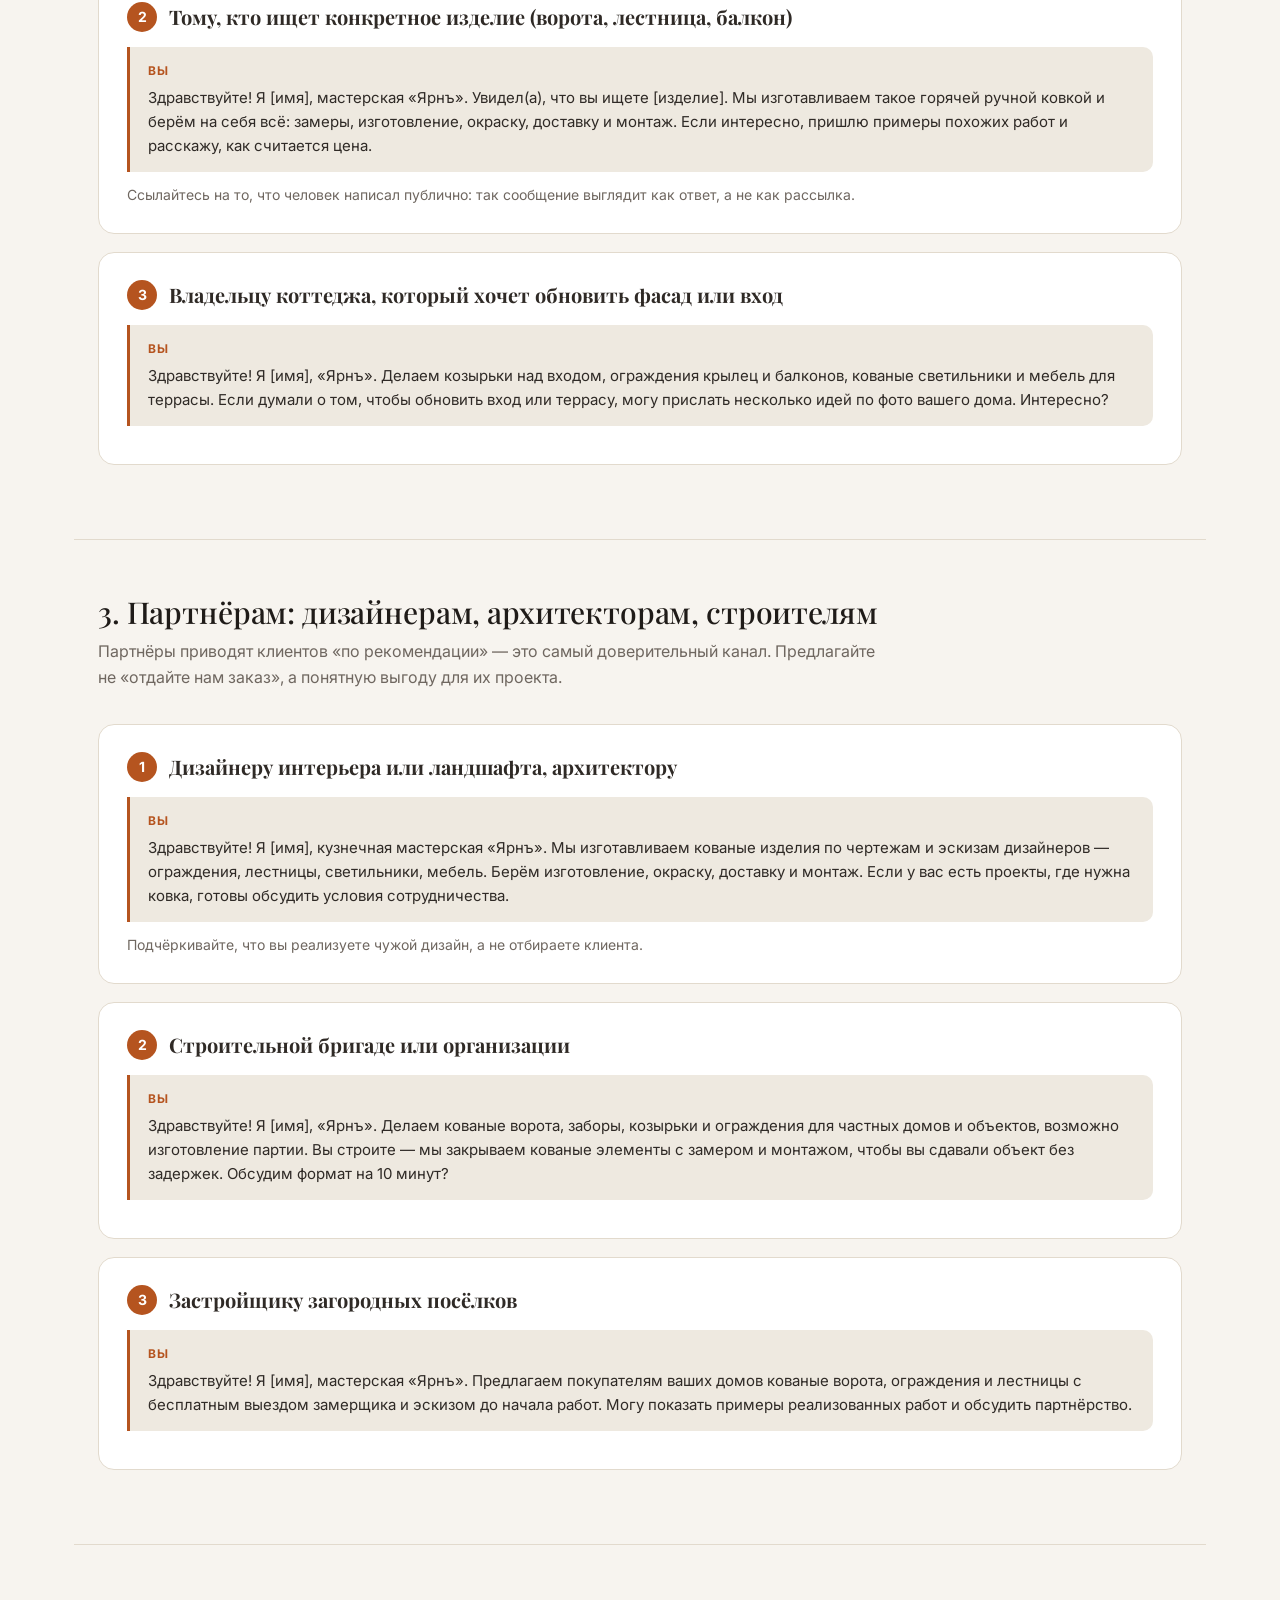
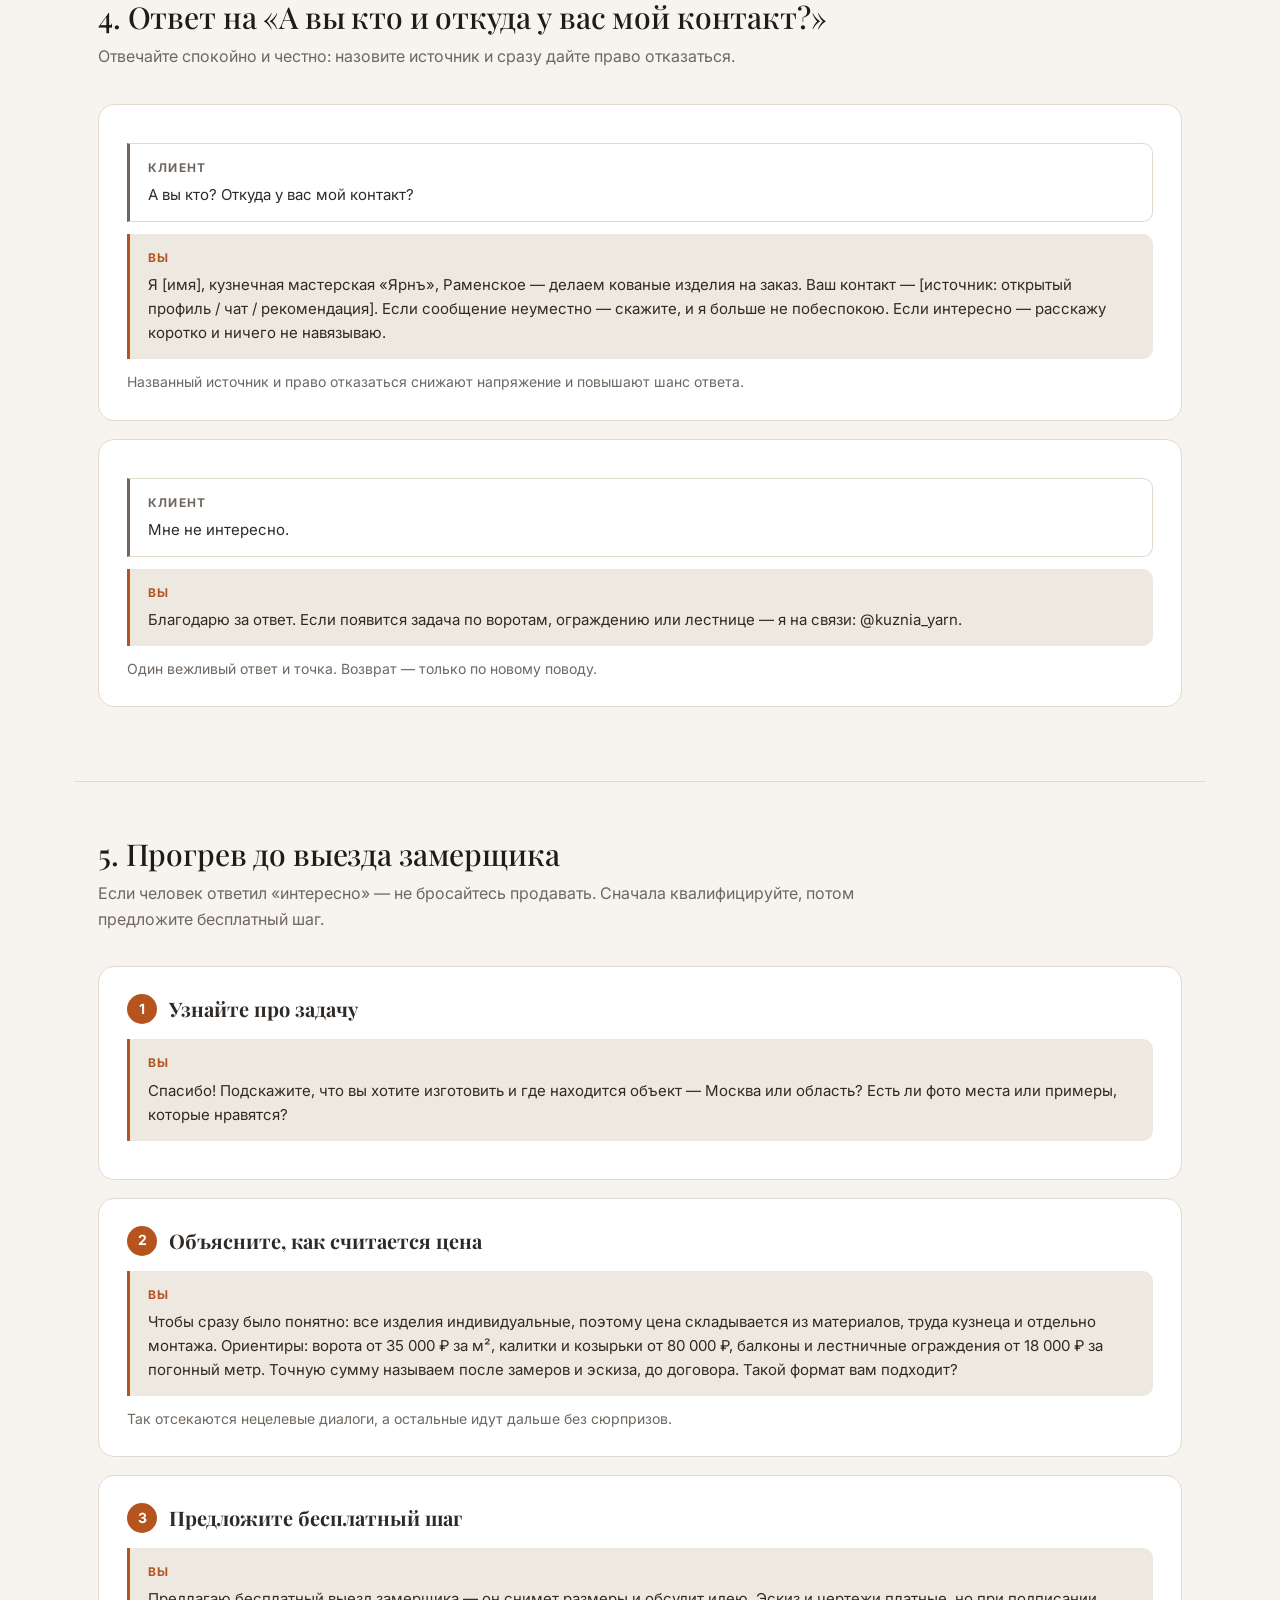
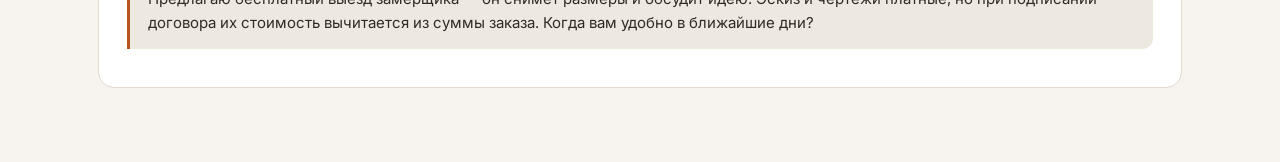
==== commit 3fa43a19: "edits: client revisions (paid sketches credited at contract, price benchmarks)" ====
--- a/outreach.html
+++ b/outreach.html
@@ -68,8 +68,8 @@
     <p class="doc-section__lead">Коротко и с конкретной пользой. Два-три предложения и один вопрос.</p>
     <div class="card">
       <div class="card__head"><span class="card__step">1</span><p class="card__title">Владельцу, который строит дом или обустраивает участок</p></div>
-      <div class="say"><span class="say__who">Вы</span>Здравствуйте! Меня зовут [имя], кузнечная мастерская «Ярнъ» — делаем кованые ворота, заборы, лестницы и козырьки в Москве и области. Мы бесплатно выезжаем на объект, снимаем замеры и рисуем эскиз до договора — вы видите результат заранее. Если у вас в планах ограждение, ворота или лестница, могу коротко рассказать, как это устроено. Уместно?</div>
-      <p class="card__note">Ключевая мысль — «эскиз до договора». Это снимает главный страх заказчика: что получится не то.</p>
+      <div class="say"><span class="say__who">Вы</span>Здравствуйте! Меня зовут [имя], кузнечная мастерская «Ярнъ» — делаем кованые ворота, заборы, лестницы и козырьки в Москве и области. Мы бесплатно выезжаем на объект, снимаем замеры, а затем готовим эскиз — вы видите результат заранее, а стоимость эскиза вычитается из суммы договора. Если у вас в планах ограждение, ворота или лестница, могу коротко рассказать, как это устроено. Уместно?</div>
+      <p class="card__note">Ключевая мысль — «эскиз до начала работ». Это снимает главный страх заказчика: что получится не то. Не обещайте бесплатный эскиз — он платный и вычитается из договора.</p>
     </div>
     <div class="card">
       <div class="card__head"><span class="card__step">2</span><p class="card__title">Тому, кто ищет конкретное изделие (ворота, лестница, балкон)</p></div>
@@ -96,7 +96,7 @@
     </div>
     <div class="card">
       <div class="card__head"><span class="card__step">3</span><p class="card__title">Застройщику загородных посёлков</p></div>
-      <div class="say"><span class="say__who">Вы</span>Здравствуйте! Я [имя], мастерская «Ярнъ». Предлагаем покупателям ваших домов кованые ворота, ограждения и лестницы с выездом замерщика и эскизом до договора. Могу показать примеры реализованных работ и обсудить партнёрство.</div>
+      <div class="say"><span class="say__who">Вы</span>Здравствуйте! Я [имя], мастерская «Ярнъ». Предлагаем покупателям ваших домов кованые ворота, ограждения и лестницы с бесплатным выездом замерщика и эскизом до начала работ. Могу показать примеры реализованных работ и обсудить партнёрство.</div>
     </div>
   </section>
 
@@ -124,12 +124,12 @@
     </div>
     <div class="card">
       <div class="card__head"><span class="card__step">2</span><p class="card__title">Объясните, как считается цена</p></div>
-      <div class="say"><span class="say__who">Вы</span>Чтобы сразу было понятно: все изделия индивидуальные, поэтому цена складывается из материалов, труда кузнеца и отдельно монтажа. Точную сумму называем после замеров и эскиза, до договора. Такой формат вам подходит?</div>
+      <div class="say"><span class="say__who">Вы</span>Чтобы сразу было понятно: все изделия индивидуальные, поэтому цена складывается из материалов, труда кузнеца и отдельно монтажа. Ориентиры: ворота от 35 000 ₽ за м², калитки и козырьки от 80 000 ₽, балконы и лестничные ограждения от 18 000 ₽ за погонный метр. Точную сумму называем после замеров и эскиза, до договора. Такой формат вам подходит?</div>
       <p class="card__note">Так отсекаются нецелевые диалоги, а остальные идут дальше без сюрпризов.</p>
     </div>
     <div class="card">
       <div class="card__head"><span class="card__step">3</span><p class="card__title">Предложите бесплатный шаг</p></div>
-      <div class="say"><span class="say__who">Вы</span>Предлагаю бесплатный выезд замерщика — он снимет размеры и обсудит идею, а мы подготовим эскиз. Когда вам удобно в ближайшие дни?</div>
+      <div class="say"><span class="say__who">Вы</span>Предлагаю бесплатный выезд замерщика — он снимет размеры и обсудит идею. Эскиз и чертежи платные, но при подписании договора их стоимость вычитается из суммы заказа. Когда вам удобно в ближайшие дни?</div>
     </div>
   </section>
 
--- a/styles.css
+++ b/styles.css
@@ -366,3 +366,12 @@
   .videos { grid-template-columns: 1fr; }
   .srv-grid { grid-template-columns: 1fr; }
 }
+
+/* Правки: ориентиры цен */
+.tariffs--5 { grid-template-columns: repeat(5, 1fr); gap: 14px; }
+.tariffs--5 .tariff { padding: 22px 18px; }
+.tariffs--5 .tariff__name { font-size: 22px; }
+.tariffs--5 .tariff__price { font-size: 28px; margin-bottom: 0; }
+@media (max-width: 1100px) { .tariffs--5 { grid-template-columns: repeat(3, 1fr); } }
+@media (max-width: 900px) { .tariffs--5 { grid-template-columns: repeat(2, 1fr); } }
+@media (max-width: 560px) { .tariffs--5 { grid-template-columns: 1fr; } }
